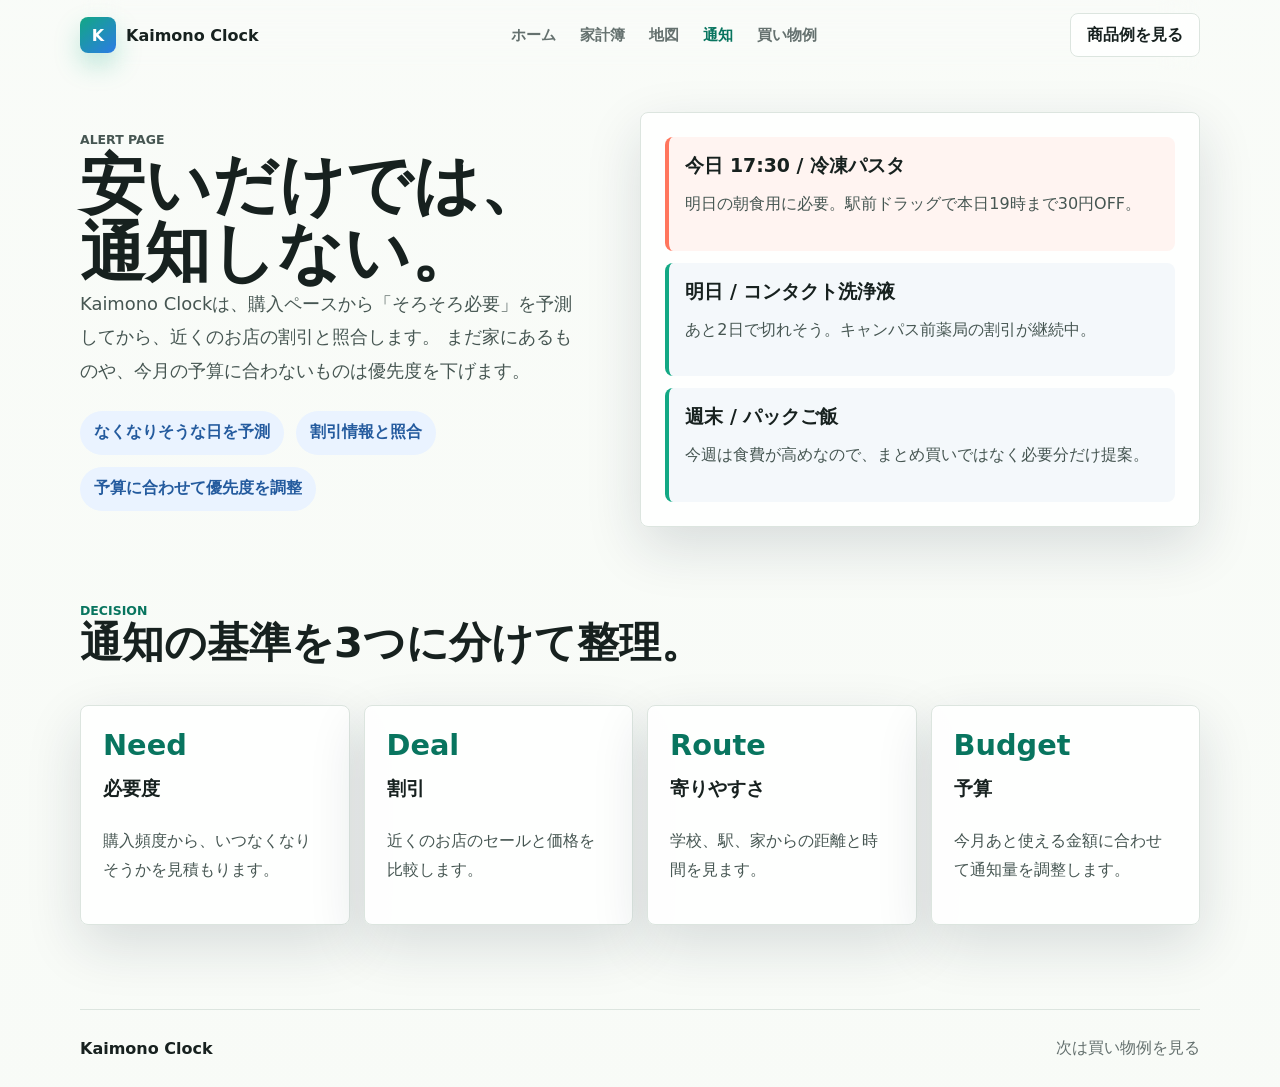
==== alerts.html @ a1cb6e85 "Add files via upload" ====
<!doctype html>
<html lang="ja">
  <head>
    <meta charset="utf-8" />
    <meta name="viewport" content="width=device-width, initial-scale=1" />
    <title>買い時通知 | Kaimono Clock</title>
    <meta name="description" content="購入頻度と割引情報を照合し、必要なものだけを安く買えるタイミングで通知する機能。" />
    <link rel="stylesheet" href="./styles_ver2.css" />
  </head>
  <body>
    <header class="site-header">
      <a class="brand" href="./index_ver2.html" aria-label="Kaimono Clock トップへ">
        <span class="brand-mark">K</span>
        <span>Kaimono Clock</span>
      </a>
      <nav class="nav-links" aria-label="主要ナビゲーション">
        <a href="./index_ver2.html">ホーム</a>
        <a href="./budget.html">家計簿</a>
        <a href="./map.html">地図</a>
        <a aria-current="page" href="./alerts.html">通知</a>
        <a href="./items.html">買い物例</a>
      </nav>
      <a class="header-cta" href="./items.html">商品例を見る</a>
    </header>

    <main class="page-shell">
      <section class="split-section">
        <div>
          <p class="eyebrow">Alert page</p>
          <h1>
            <span>安いだけでは、</span>
            <span>通知しない。</span>
          </h1>
          <p class="lead">
            Kaimono Clockは、購入ペースから「そろそろ必要」を予測してから、近くのお店の割引と照合します。
            まだ家にあるものや、今月の予算に合わないものは優先度を下げます。
          </p>
          <ul class="feature-list" aria-label="通知機能の特徴">
            <li>なくなりそうな日を予測</li>
            <li>割引情報と照合</li>
            <li>予算に合わせて優先度を調整</li>
          </ul>
        </div>

        <div class="panel">
          <div class="alert-list">
            <article class="alert-item urgent">
              <h3>今日 17:30 / 冷凍パスタ</h3>
              <p>明日の朝食用に必要。駅前ドラッグで本日19時まで30円OFF。</p>
            </article>
            <article class="alert-item">
              <h3>明日 / コンタクト洗浄液</h3>
              <p>あと2日で切れそう。キャンパス前薬局の割引が継続中。</p>
            </article>
            <article class="alert-item">
              <h3>週末 / パックご飯</h3>
              <p>今週は食費が高めなので、まとめ買いではなく必要分だけ提案。</p>
            </article>
          </div>
        </div>
      </section>

      <section class="section">
        <p class="section-kicker">Decision</p>
        <h2>通知の基準を3つに分けて整理。</h2>
        <div class="page-grid">
          <article class="page-card">
            <strong>Need</strong>
            <h3>必要度</h3>
            <p>購入頻度から、いつなくなりそうかを見積もります。</p>
          </article>
          <article class="page-card">
            <strong>Deal</strong>
            <h3>割引</h3>
            <p>近くのお店のセールと価格を比較します。</p>
          </article>
          <article class="page-card">
            <strong>Route</strong>
            <h3>寄りやすさ</h3>
            <p>学校、駅、家からの距離と時間を見ます。</p>
          </article>
          <article class="page-card">
            <strong>Budget</strong>
            <h3>予算</h3>
            <p>今月あと使える金額に合わせて通知量を調整します。</p>
          </article>
        </div>
      </section>
    </main>

    <footer class="site-footer">
      <span>Kaimono Clock</span>
      <span><a href="./items.html">次は買い物例を見る</a></span>
    </footer>
  </body>
</html>
---- styles_ver2.css ----
:root {
  color-scheme: light;
  --ink: #17211f;
  --muted: #65716f;
  --paper: #f8fbf7;
  --surface: #ffffff;
  --line: #dce5df;
  --mint: #12a884;
  --mint-dark: #08755f;
  --sky: #2c7be5;
  --coral: #ff765d;
  --lemon: #f6c549;
  --navy: #17213c;
  --soft-mint: #e5f8f2;
  --soft-sky: #eaf3ff;
  --shadow: 0 20px 56px rgba(23, 33, 60, 0.14);
  font-family: "Segoe UI", "Noto Sans JP", system-ui, sans-serif;
}

* {
  box-sizing: border-box;
}

html {
  scroll-behavior: smooth;
}

body {
  margin: 0;
  color: var(--ink);
  background:
    linear-gradient(180deg, rgba(248, 251, 247, 0.88), rgba(248, 251, 247, 0.98)),
    url("https://images.unsplash.com/photo-1524995997946-a1c2e315a42f?auto=format&fit=crop&w=2000&q=78") center / cover fixed;
  overflow-x: hidden;
}

a {
  color: inherit;
  text-decoration: none;
}

button,
input {
  font: inherit;
}

.site-header,
.page-shell,
.site-footer {
  width: min(1120px, calc(100% - 28px));
  margin: 0 auto;
}

.site-header {
  position: sticky;
  top: 0;
  z-index: 10;
  min-height: 70px;
  display: flex;
  align-items: center;
  justify-content: space-between;
  gap: 18px;
  backdrop-filter: blur(18px);
}

.brand,
.nav-links,
.hero-actions,
.site-footer,
.feature-list,
.stat-grid {
  display: flex;
  align-items: center;
}

.brand {
  gap: 10px;
  font-weight: 900;
}

.brand-mark {
  width: 36px;
  height: 36px;
  display: grid;
  place-items: center;
  border-radius: 8px;
  color: #fff;
  background: linear-gradient(140deg, var(--mint), var(--sky));
  box-shadow: 0 12px 26px rgba(22, 169, 133, 0.26);
}

.nav-links {
  gap: 24px;
  color: var(--muted);
  font-size: 0.94rem;
  font-weight: 800;
}

.nav-links a[aria-current="page"] {
  color: var(--mint-dark);
}

.header-cta,
.primary-btn,
.secondary-btn {
  min-height: 44px;
  display: inline-flex;
  align-items: center;
  justify-content: center;
  border-radius: 8px;
  font-weight: 900;
  white-space: nowrap;
}

.header-cta,
.secondary-btn {
  border: 1px solid var(--line);
  background: rgba(255, 255, 255, 0.84);
  padding: 0 16px;
}

.primary-btn {
  border: 0;
  color: #fff;
  background: var(--mint-dark);
  padding: 0 20px;
  box-shadow: 0 14px 30px rgba(8, 117, 95, 0.24);
  cursor: pointer;
}

.page-shell {
  padding: 42px 0 84px;
}

.hero,
.split-section {
  display: grid;
  grid-template-columns: minmax(0, 0.95fr) minmax(360px, 1.05fr);
  gap: 54px;
  align-items: center;
}

.eyebrow,
.section-kicker {
  margin: 0;
  color: var(--mint-dark);
  font-size: 0.78rem;
  font-weight: 900;
  letter-spacing: 0;
  text-transform: uppercase;
}

h1,
h2,
h3,
p {
  margin-top: 0;
}

h1 {
  margin-bottom: 0;
  font-size: 4.05rem;
  line-height: 1.05;
  letter-spacing: 0;
}

h1 span {
  display: block;
}

h2 {
  margin-bottom: 14px;
  font-size: 2.6rem;
  line-height: 1.18;
  letter-spacing: 0;
}

h3 {
  margin-bottom: 10px;
  font-size: 1.18rem;
  letter-spacing: 0;
}

.lead {
  max-width: 620px;
  margin-bottom: 0;
  color: #34433f;
  font-size: 1.12rem;
  line-height: 1.9;
}

.hero-actions {
  gap: 12px;
  flex-wrap: wrap;
  margin-top: 26px;
}

.phone-frame,
.panel,
.page-card,
.map-panel,
.dashboard-panel {
  border: 1px solid var(--line);
  border-radius: 8px;
  background: rgba(255, 255, 255, 0.92);
  box-shadow: var(--shadow);
}

.phone-frame {
  width: min(360px, 84vw);
  min-height: 536px;
  margin-left: auto;
  padding: 18px;
  border: 10px solid #141b2d;
  border-radius: 34px;
  background: #f8fbff;
  display: grid;
  gap: 13px;
  align-content: start;
}

.phone-frame::before {
  content: "";
  width: 82px;
  height: 6px;
  border-radius: 999px;
  background: #2c3448;
  justify-self: center;
}

.phone-top,
.mini-card {
  border: 1px solid var(--line);
  border-radius: 8px;
  background: var(--surface);
}

.phone-top {
  padding: 14px;
  display: flex;
  justify-content: space-between;
  color: var(--muted);
  font-size: 0.86rem;
}

.mini-card {
  padding: 15px;
  display: grid;
  gap: 5px;
}

.mini-card.active {
  border-color: rgba(255, 118, 93, 0.52);
  background: #fff4f1;
}

.mini-card.highlight {
  color: #fff;
  background: linear-gradient(140deg, var(--mint-dark), var(--sky));
}

.mini-card span {
  color: var(--muted);
  font-size: 0.82rem;
  font-weight: 850;
}

.mini-card.highlight span {
  color: #dff8ef;
}

.mini-card small {
  color: var(--mint-dark);
  font-weight: 900;
}

.mini-card.highlight small {
  color: #fff;
}

.page-grid {
  display: grid;
  grid-template-columns: repeat(4, minmax(0, 1fr));
  gap: 14px;
  margin-top: 38px;
}

.page-card {
  min-height: 220px;
  padding: 22px;
  display: grid;
  align-content: start;
  gap: 14px;
  transition: transform 0.16s ease, box-shadow 0.16s ease;
}

.page-card:hover {
  transform: translateY(-2px);
  box-shadow: 0 24px 60px rgba(23, 33, 60, 0.17);
}

.page-card strong {
  color: var(--mint-dark);
  font-size: 1.8rem;
}

.page-card p,
.panel p,
.split-section p {
  color: #465652;
  line-height: 1.85;
}

.section {
  padding: 76px 0 0;
}

.feature-list {
  align-items: stretch;
  gap: 12px;
  flex-wrap: wrap;
  padding: 0;
  margin: 24px 0 0;
}

.feature-list li {
  list-style: none;
  min-height: 44px;
  display: inline-flex;
  align-items: center;
  padding: 0 14px;
  border-radius: 999px;
  background: var(--soft-sky);
  color: #245b9e;
  font-weight: 850;
}

.panel,
.dashboard-panel,
.map-panel {
  padding: 24px;
}

.dashboard-row {
  min-height: 72px;
  display: grid;
  grid-template-columns: 132px 1fr 76px;
  gap: 14px;
  align-items: center;
  padding: 0 14px;
  border-radius: 8px;
  background: #f4f8fb;
}

.dashboard-row + .dashboard-row {
  margin-top: 12px;
}

.dashboard-row.total,
.dashboard-row.saving {
  grid-template-columns: 1fr auto;
}

.dashboard-row.total {
  min-height: 96px;
  color: #fff;
  background: var(--navy);
}

.dashboard-row span {
  color: var(--muted);
  font-size: 0.84rem;
  font-weight: 850;
}

.dashboard-row.total span {
  color: #cbd9e8;
}

.dashboard-row.total strong {
  font-size: 2.25rem;
}

.bar {
  height: 10px;
  overflow: hidden;
  border-radius: 999px;
  background: #e5ece8;
}

.bar span {
  display: block;
  height: 100%;
  border-radius: inherit;
  background: var(--sky);
}

.bar.food span {
  background: var(--coral);
}

.bar.life span {
  background: var(--mint);
}

.map-canvas {
  min-height: 380px;
  position: relative;
  overflow: hidden;
  border-radius: 8px;
  background:
    linear-gradient(90deg, transparent 0 46%, rgba(44, 123, 229, 0.18) 46% 54%, transparent 54%),
    linear-gradient(0deg, transparent 0 28%, rgba(18, 168, 132, 0.18) 28% 36%, transparent 36%),
    repeating-linear-gradient(90deg, #eef6f4 0 72px, #e4efed 72px 76px),
    repeating-linear-gradient(0deg, transparent 0 72px, rgba(23, 33, 60, 0.08) 72px 76px);
}

.map-pin {
  position: absolute;
  display: grid;
  gap: 4px;
  min-width: 130px;
  padding: 10px;
  border: 1px solid var(--line);
  border-radius: 8px;
  background: #fff;
  box-shadow: 0 12px 28px rgba(23, 33, 60, 0.16);
  font-size: 0.82rem;
  font-weight: 850;
}

.map-pin strong {
  color: var(--mint-dark);
}

.map-pin.one {
  left: 12%;
  top: 20%;
}

.map-pin.two {
  right: 10%;
  top: 38%;
}

.map-pin.three {
  left: 34%;
  bottom: 12%;
}

.route-line {
  position: absolute;
  left: 25%;
  right: 22%;
  top: 52%;
  height: 6px;
  border-radius: 999px;
  background: var(--coral);
  transform: rotate(-12deg);
}

.stat-grid {
  align-items: stretch;
  gap: 12px;
  margin-top: 20px;
}

.stat {
  flex: 1;
  min-width: 160px;
  padding: 18px;
  border: 1px solid var(--line);
  border-radius: 8px;
  background: #fff;
}

.stat strong {
  display: block;
  color: var(--mint-dark);
  font-size: 1.8rem;
}

.alert-list {
  display: grid;
  gap: 12px;
}

.alert-item {
  padding: 16px;
  border-radius: 8px;
  background: #f4f8fb;
  border-left: 4px solid var(--mint);
}

.alert-item.urgent {
  border-left-color: var(--coral);
  background: #fff4f1;
}

.site-footer {
  min-height: 78px;
  justify-content: space-between;
  gap: 20px;
  color: var(--muted);
  border-top: 1px solid var(--line);
}

.site-footer span:first-child {
  color: var(--ink);
  font-weight: 900;
}

@media (max-width: 940px) {
  .nav-links {
    display: none;
  }

  .hero,
  .split-section {
    grid-template-columns: 1fr;
  }

  h1 {
    font-size: 3.9rem;
  }

  h2 {
    font-size: 2.3rem;
  }

  .phone-frame {
    margin-left: 0;
  }

  .page-grid {
    grid-template-columns: repeat(2, minmax(0, 1fr));
  }
}

@media (max-width: 640px) {
  .site-header,
  .page-shell,
  .site-footer {
    width: auto;
    margin-left: 11px;
    margin-right: 11px;
  }

  .brand span:last-child,
  .header-cta {
    display: none;
  }

  .page-shell {
    padding-top: 28px;
  }

  h1 {
    font-size: 2.35rem;
    line-height: 1.12;
  }

  h2 {
    font-size: 1.95rem;
  }

  .lead {
    max-width: 334px;
    font-size: 1.02rem;
  }

  .hero-actions,
  .stat-grid,
  .site-footer {
    align-items: stretch;
    flex-direction: column;
  }

  .hero-actions > * {
    width: 100%;
  }

  .page-grid {
    grid-template-columns: 1fr;
  }

  .dashboard-row {
    grid-template-columns: 1fr;
    gap: 8px;
    padding: 14px;
  }

  .map-canvas {
    min-height: 460px;
  }

  .map-pin {
    min-width: 118px;
  }
}
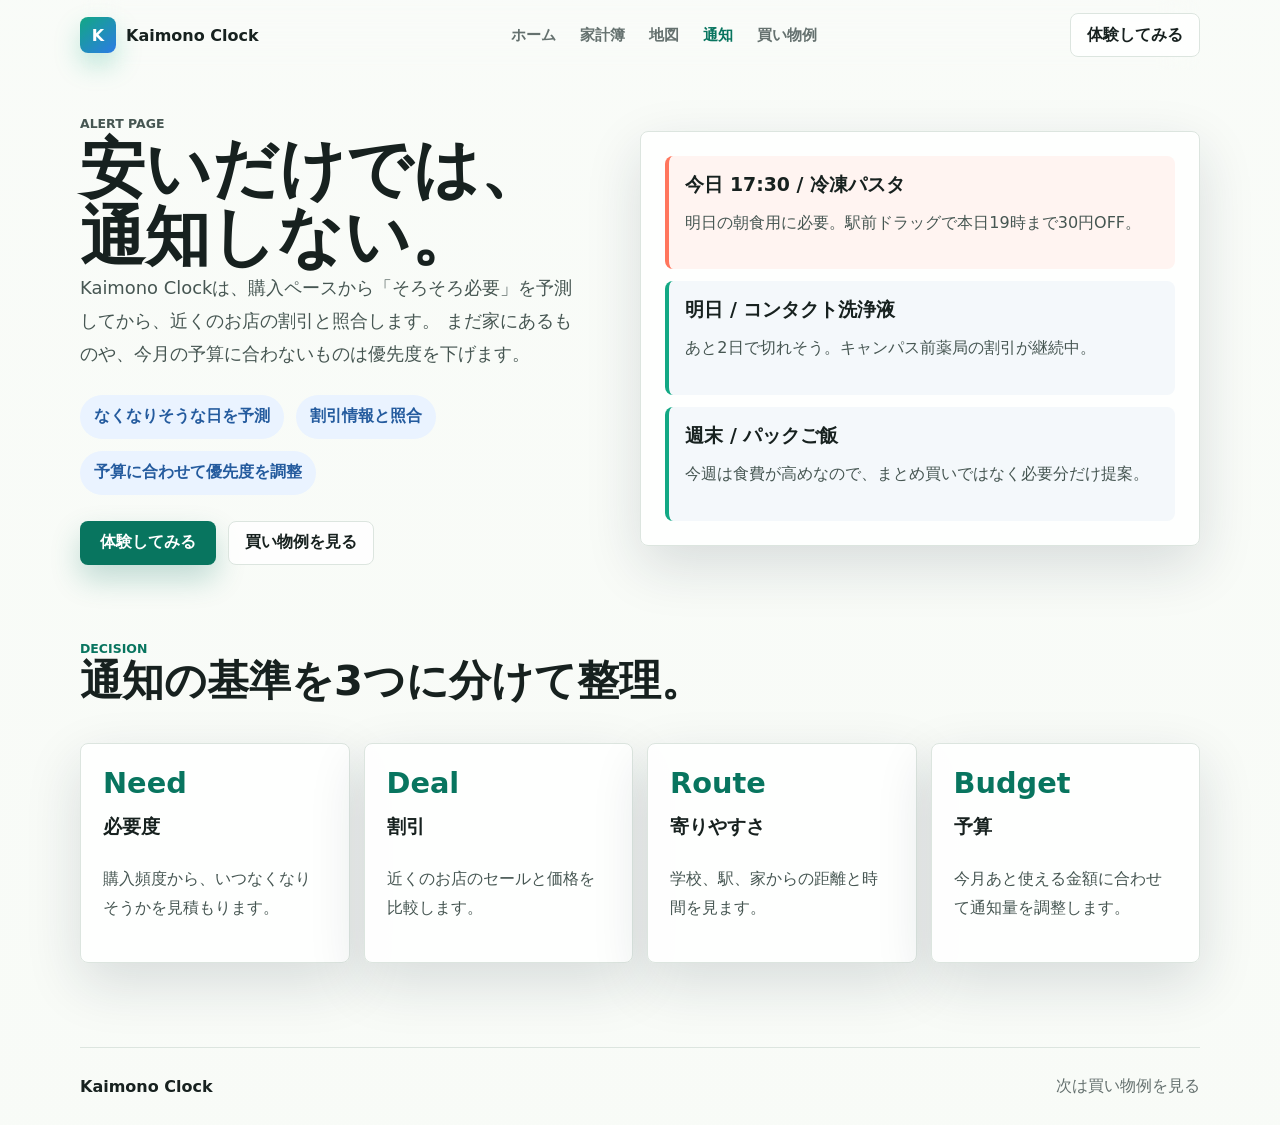
==== commit 2459101e: "Update alerts.html for app experience" ====
--- a/alerts.html
+++ b/alerts.html
@@ -20,7 +20,7 @@
         <a aria-current="page" href="./alerts.html">通知</a>
         <a href="./items.html">買い物例</a>
       </nav>
-      <a class="header-cta" href="./items.html">商品例を見る</a>
+      <a class="header-cta" href="./app.html">体験してみる</a>
     </header>
 
     <main class="page-shell">
@@ -40,6 +40,10 @@
             <li>割引情報と照合</li>
             <li>予算に合わせて優先度を調整</li>
           </ul>
+          <div class="hero-actions">
+            <a class="primary-btn" href="./app.html">体験してみる</a>
+            <a class="secondary-btn" href="./items.html">買い物例を見る</a>
+          </div>
         </div>
 
         <div class="panel">
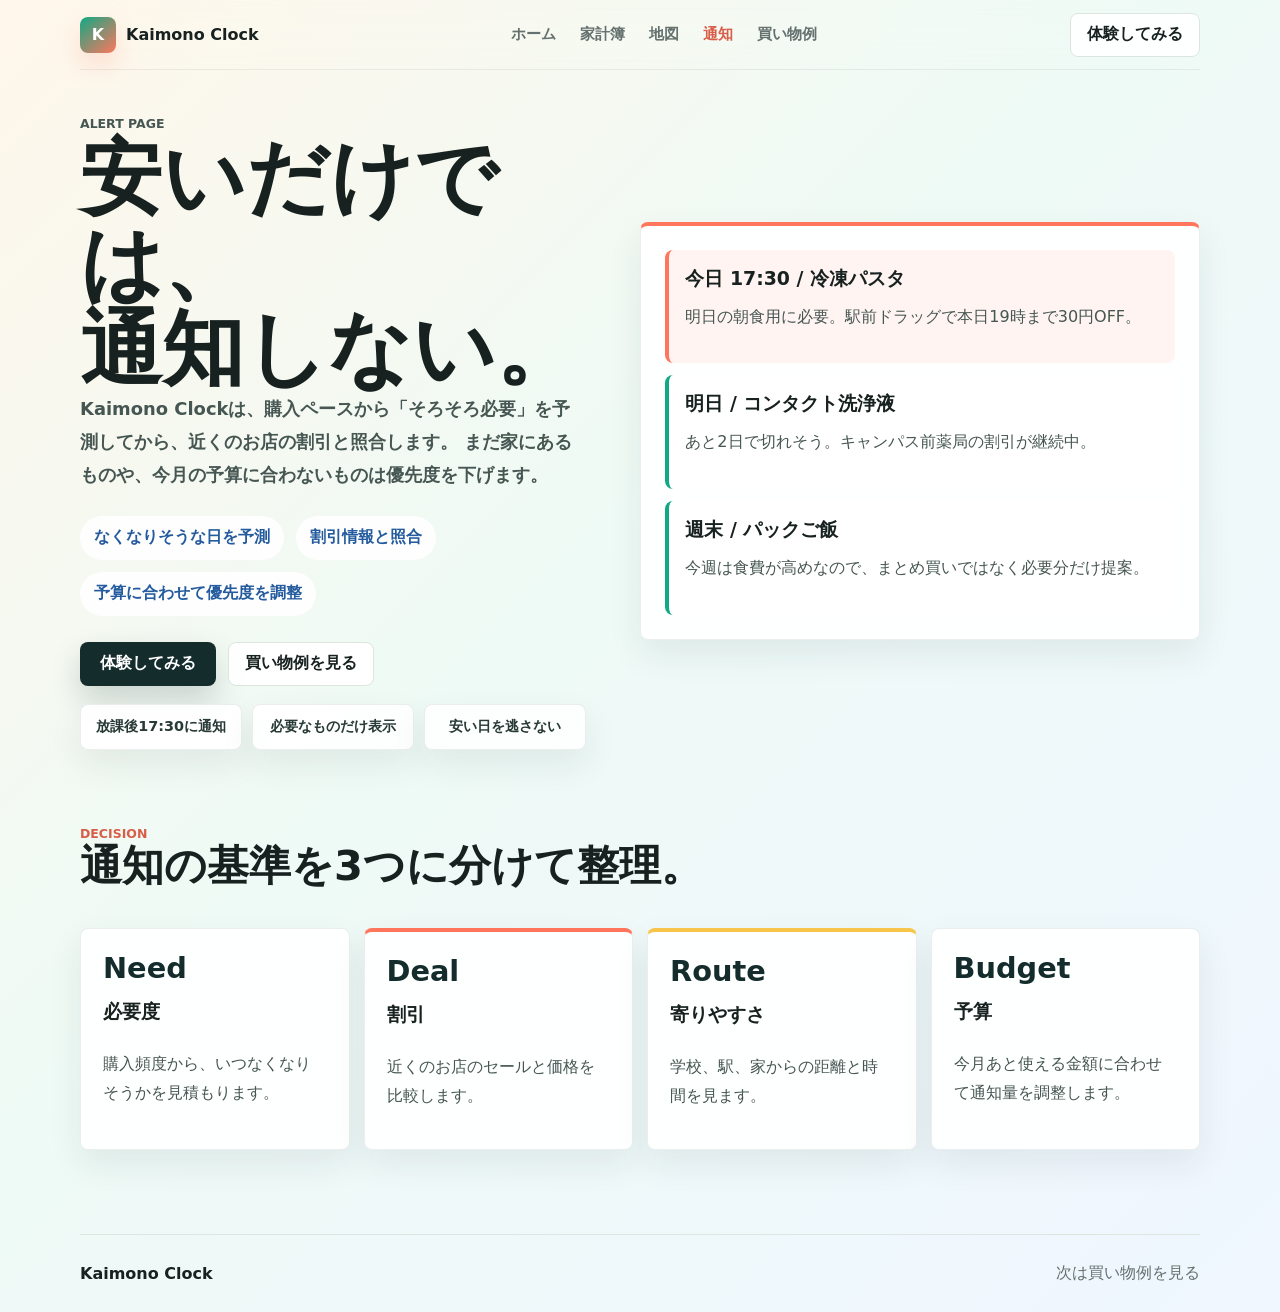
==== commit 7e9d3ab1: "Unify student-focused design for alerts.html" ====
--- a/alerts.html
+++ b/alerts.html
@@ -43,6 +43,11 @@
           <div class="hero-actions">
             <a class="primary-btn" href="./app.html">体験してみる</a>
             <a class="secondary-btn" href="./items.html">買い物例を見る</a>
+          </div>
+          <div class="student-context" aria-label="学生生活で使う場面">
+            <span>放課後17:30に通知</span>
+            <span>必要なものだけ表示</span>
+            <span>安い日を逃さない</span>
           </div>
         </div>
 
--- a/styles_ver2.css
+++ b/styles_ver2.css
@@ -598,3 +598,131 @@
     min-width: 118px;
   }
 }
+
+body {
+  background:
+    linear-gradient(135deg, rgba(255, 246, 232, 0.9) 0%, rgba(237, 250, 245, 0.92) 44%, rgba(238, 246, 255, 0.94) 100%),
+    url("https://images.unsplash.com/photo-1517245386807-bb43f82c33c4?auto=format&fit=crop&w=2200&q=78") center / cover fixed;
+}
+
+.site-header {
+  border-bottom: 1px solid rgba(23, 33, 60, 0.07);
+}
+
+.brand-mark {
+  background: linear-gradient(140deg, var(--mint), var(--coral));
+  box-shadow: 0 12px 26px rgba(255, 118, 93, 0.2);
+}
+
+.nav-links a[aria-current="page"],
+.eyebrow,
+.section-kicker {
+  color: #d85e49;
+}
+
+.primary-btn {
+  background: #142c2c;
+  box-shadow: 0 14px 30px rgba(20, 44, 44, 0.18);
+}
+
+.primary-btn:hover {
+  background: #0f2424;
+}
+
+.header-cta,
+.secondary-btn {
+  background: rgba(255, 255, 255, 0.92);
+}
+
+h1 {
+  max-width: 760px;
+  font-size: clamp(3.2rem, 7vw, 5.1rem);
+}
+
+.lead {
+  color: #263936;
+  font-weight: 700;
+}
+
+.phone-frame {
+  box-shadow: 0 24px 62px rgba(20, 44, 44, 0.22);
+}
+
+.mini-card.highlight {
+  background: linear-gradient(150deg, #17302f, #235d58);
+}
+
+.mini-card.active {
+  border-color: rgba(255, 118, 93, 0.5);
+}
+
+.page-card,
+.panel,
+.map-panel,
+.dashboard-panel,
+.stat {
+  border-color: rgba(23, 33, 60, 0.08);
+  box-shadow: 0 14px 34px rgba(20, 44, 44, 0.08);
+}
+
+.page-card:nth-child(2),
+.panel:nth-child(2),
+.stat:nth-child(2) {
+  border-top: 4px solid var(--coral);
+}
+
+.page-card:nth-child(3),
+.panel:nth-child(3),
+.stat:nth-child(3) {
+  border-top: 4px solid var(--lemon);
+}
+
+.page-card strong,
+.stat strong {
+  color: #142c2c;
+}
+
+.feature-list li,
+.alert-item {
+  background: rgba(255, 255, 255, 0.9);
+}
+
+.alert-item {
+  border-left-color: var(--mint);
+}
+
+.alert-item.urgent {
+  border-left-color: var(--coral);
+}
+
+.student-context {
+  display: grid;
+  grid-template-columns: repeat(3, minmax(0, 1fr));
+  gap: 10px;
+  margin-top: 18px;
+}
+
+.student-context span {
+  min-height: 46px;
+  display: flex;
+  align-items: center;
+  justify-content: center;
+  border: 1px solid rgba(23, 33, 60, 0.08);
+  border-radius: 8px;
+  background: rgba(255, 255, 255, 0.88);
+  color: #283a36;
+  font-size: 0.9rem;
+  font-weight: 900;
+  box-shadow: 0 14px 34px rgba(20, 44, 44, 0.08);
+  text-align: center;
+}
+
+@media (max-width: 640px) {
+  h1 {
+    font-size: 2.7rem;
+  }
+
+  .student-context {
+    grid-template-columns: 1fr;
+  }
+}
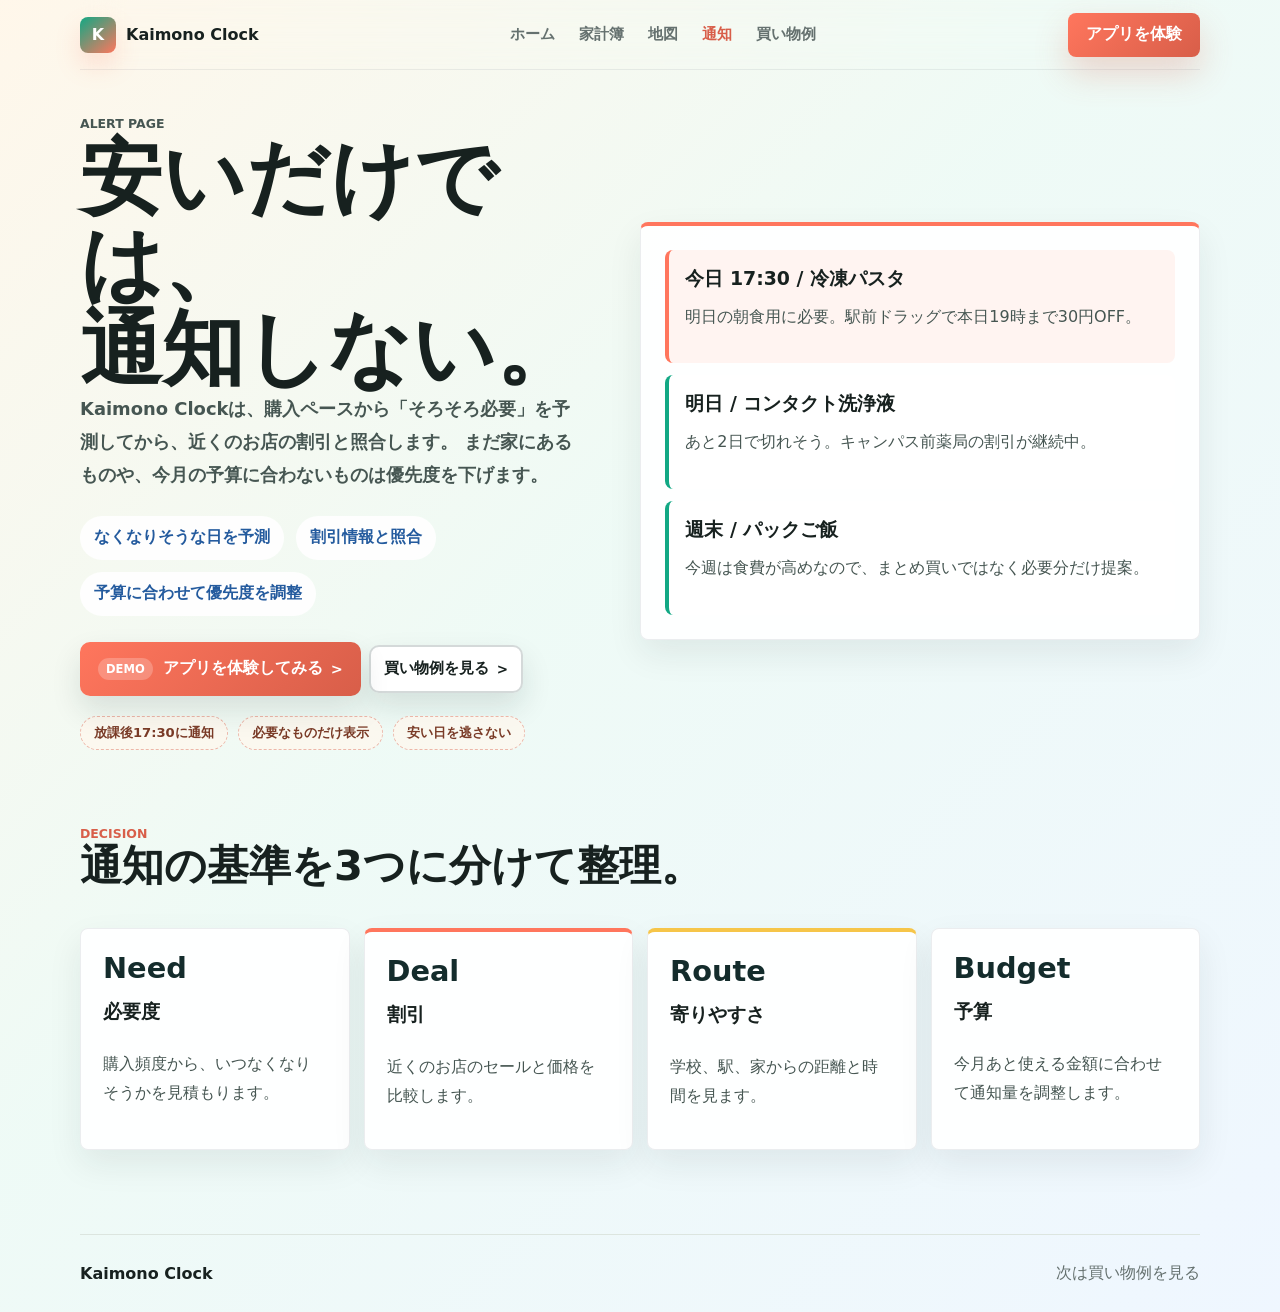
==== commit 6b3e889e: "Clarify demo CTA versus feature links in alerts.html" ====
--- a/alerts.html
+++ b/alerts.html
@@ -20,7 +20,7 @@
         <a aria-current="page" href="./alerts.html">通知</a>
         <a href="./items.html">買い物例</a>
       </nav>
-      <a class="header-cta" href="./app.html">体験してみる</a>
+      <a class="header-cta app-cta" href="./app.html">アプリを体験</a>
     </header>
 
     <main class="page-shell">
@@ -41,7 +41,7 @@
             <li>予算に合わせて優先度を調整</li>
           </ul>
           <div class="hero-actions">
-            <a class="primary-btn" href="./app.html">体験してみる</a>
+            <a class="primary-btn app-cta" href="./app.html">アプリを体験してみる</a>
             <a class="secondary-btn" href="./items.html">買い物例を見る</a>
           </div>
           <div class="student-context" aria-label="学生生活で使う場面">
--- a/styles_ver2.css
+++ b/styles_ver2.css
@@ -190,7 +190,7 @@
 }
 
 .hero-actions {
-  gap: 12px;
+  gap: 8px;
   flex-wrap: wrap;
   margin-top: 26px;
 }
@@ -634,6 +634,64 @@
   background: rgba(255, 255, 255, 0.92);
 }
 
+.hero-actions .primary-btn,
+.hero-actions .secondary-btn {
+  min-height: 48px;
+  border-radius: 10px;
+  padding: 0 13px;
+  font-size: 0.94rem;
+  box-shadow: 0 14px 30px rgba(20, 44, 44, 0.12);
+}
+
+.hero-actions .secondary-btn {
+  border: 2px solid rgba(20, 44, 44, 0.18);
+  background: rgba(255, 255, 255, 0.96);
+}
+
+.hero-actions .primary-btn::after,
+.hero-actions .secondary-btn::after {
+  content: ">";
+  margin-left: 8px;
+  font-size: 0.9em;
+  font-weight: 900;
+}
+
+.app-cta {
+  position: relative;
+  color: #fff;
+  border-color: transparent;
+  background: linear-gradient(135deg, #ff765d, #d85e49);
+  box-shadow: 0 16px 34px rgba(216, 94, 73, 0.24);
+}
+
+.header-cta.app-cta {
+  border: 0;
+  padding: 0 18px;
+}
+
+.hero-actions .app-cta {
+  min-height: 54px;
+  padding: 0 18px;
+  font-size: 1rem;
+}
+
+.hero-actions .app-cta::before {
+  content: "DEMO";
+  min-height: 22px;
+  display: inline-flex;
+  align-items: center;
+  border-radius: 999px;
+  background: rgba(255, 255, 255, 0.22);
+  padding: 0 8px;
+  margin-right: 10px;
+  font-size: 0.72rem;
+  font-weight: 900;
+}
+
+.hero-actions .app-cta::after {
+  content: ">";
+}
+
 h1 {
   max-width: 760px;
   font-size: clamp(3.2rem, 7vw, 5.1rem);
@@ -696,24 +754,24 @@
 }
 
 .student-context {
-  display: grid;
-  grid-template-columns: repeat(3, minmax(0, 1fr));
+  display: flex;
+  flex-wrap: wrap;
   gap: 10px;
-  margin-top: 18px;
+  margin-top: 20px;
 }
 
 .student-context span {
-  min-height: 46px;
-  display: flex;
+  min-height: 34px;
+  display: inline-flex;
   align-items: center;
   justify-content: center;
-  border: 1px solid rgba(23, 33, 60, 0.08);
-  border-radius: 8px;
-  background: rgba(255, 255, 255, 0.88);
-  color: #283a36;
-  font-size: 0.9rem;
+  border: 1px dashed rgba(216, 94, 73, 0.42);
+  border-radius: 999px;
+  background: rgba(255, 247, 237, 0.72);
+  color: #7a3b27;
+  padding: 0 13px;
+  font-size: 0.82rem;
   font-weight: 900;
-  box-shadow: 0 14px 34px rgba(20, 44, 44, 0.08);
   text-align: center;
 }
 
@@ -723,6 +781,11 @@
   }
 
   .student-context {
-    grid-template-columns: 1fr;
-  }
-}
+    display: grid;
+    grid-template-columns: repeat(2, minmax(0, 1fr));
+  }
+
+  .student-context span {
+    border-radius: 10px;
+  }
+}
